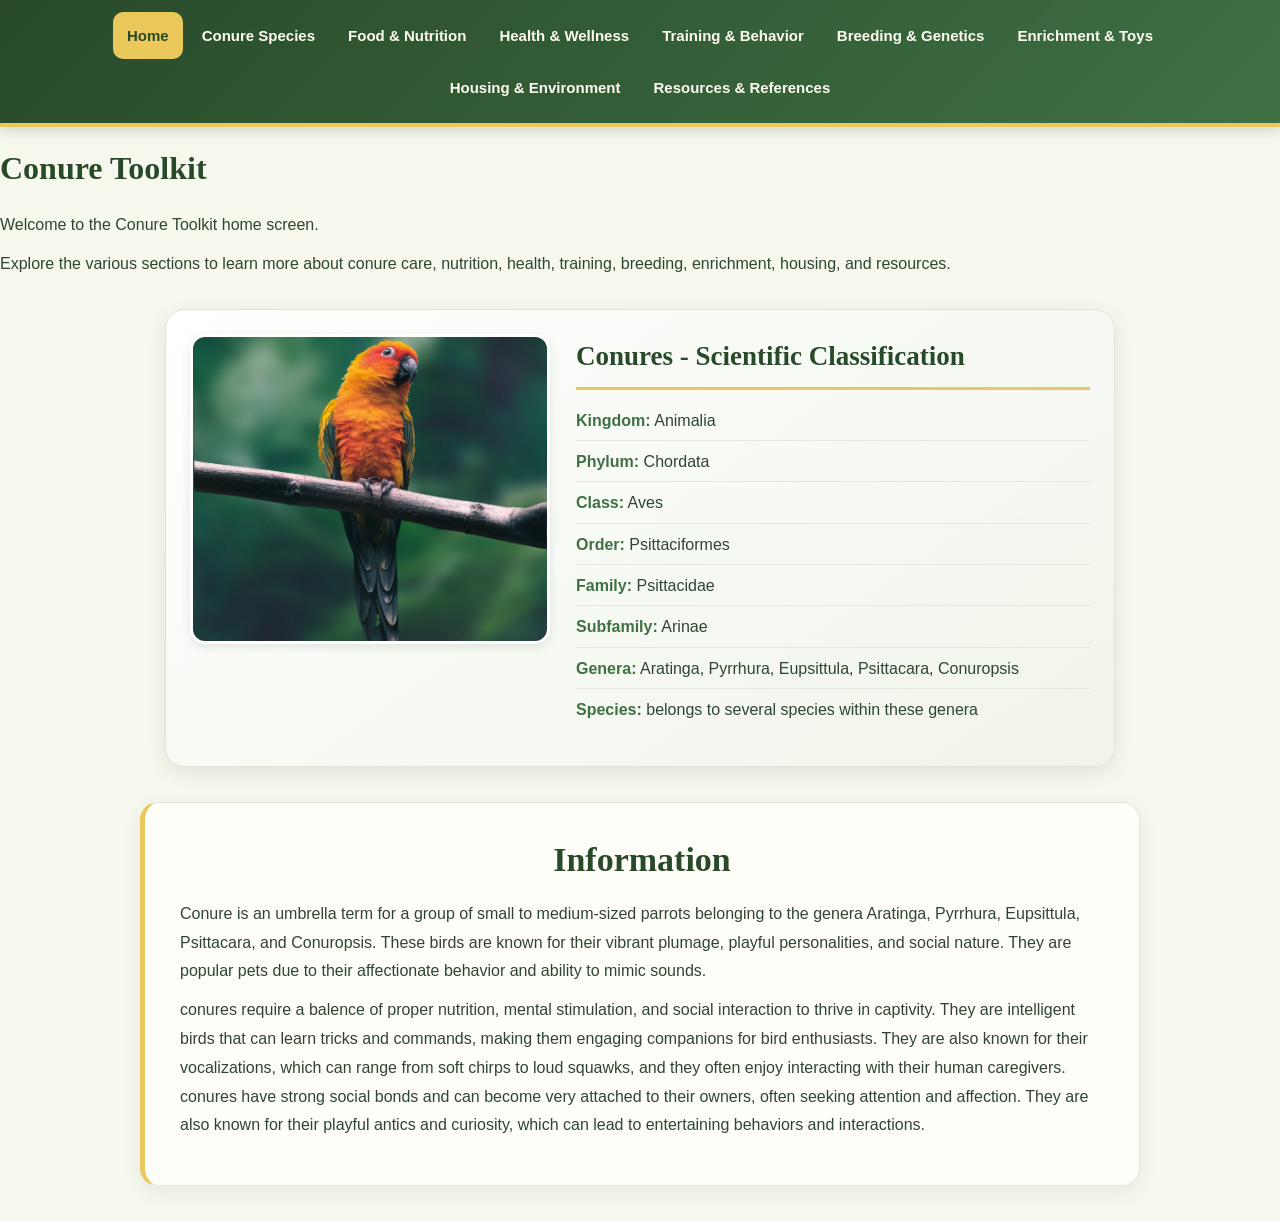
==== index.html @ 193929cd "Rename conure_homescreen.html to index.html" ====
<!DOCTYPE html>
<html lang="en">
<head>
    <meta charset="UTF-8">
    <meta name="viewport" content="width=device-width, initial-scale=1.0">
    <title>Conure Toolkit</title>
    <link rel="stylesheet" href="textstyle_conurehomepg.css">
</head>
<body>

    <!-- Loading screen -->
    <div class="loading-screen">
        <img src="louding.gif" alt="Loading..." class="loading-gif">
        <p>Loading...</p>
    </div>

    <!-- Navigation menu -->
    <nav class="site-nav" aria-label="Main navigation">
        <ul>
            <li><a href="conure_home.html" class="active">Home</a></li>
            <li><a href="conure_species.html">Conure Species</a></li>
            <li><a href="conure_nutrition.html">Food &amp; Nutrition</a></li>
            <li><a href="conure_health.html">Health &amp; Wellness</a></li>
            <li><a href="conure_training.html">Training &amp; Behavior</a></li>
            <li><a href="conure_genetics.html">Breeding &amp; Genetics</a></li>
            <li><a href="conure_enrichment.html">Enrichment &amp; Toys</a></li>
            <li><a href="conure_housing.html">Housing &amp; Environment</a></li>
            <li><a href="conure_resources.html">Resources &amp; References</a></li>
        </ul>
    </nav>

    <!-- Main content -->
    <main class="main-content">
        <h1>Conure Toolkit</h1>

        <p>Welcome to the Conure Toolkit home screen.</p>

        <p>
            Explore the various sections to learn more about conure care,
            nutrition, health, training, breeding, enrichment, housing,
            and resources.
        </p>

<!-- From Uiverse.io by alexruix --> 

<div class="card">

    <!-- Image on the left -->
    <div
        class="card-img"
        role="img"
        aria-label="Sun Conure parrot"
        style="background-image: url('sun_conure_home.jpg');"
    ></div>

    <!-- Words on the right -->
    <div class="card-info">
        <p class="text-title">Conures - Scientific Classification</p>

        <div class="text-body">
            <p><strong>Kingdom:</strong> Animalia</p>
            <p><strong>Phylum:</strong> Chordata</p>
            <p><strong>Class:</strong> Aves</p>
            <p><strong>Order:</strong> Psittaciformes</p>
            <p><strong>Family:</strong> Psittacidae</p>
            <p><strong>Subfamily:</strong> Arinae</p>
            <p><strong>Genera:</strong> Aratinga, Pyrrhura, Eupsittula, Psittacara, Conuropsis</p>
            <p><strong>Species:</strong> belongs to several species within these genera</p>
        </div>
    </div>

</div>
        <section class="information-homepage-conure">
            <h2>Information</h2>

            <p>
                Conure is an umbrella term for a group of small to medium-sized parrots belonging to the genera Aratinga, Pyrrhura, Eupsittula, Psittacara, and Conuropsis. These birds are known for their vibrant plumage, playful personalities, and social nature. They are popular pets due to their affectionate behavior and ability to mimic sounds.
            </p>

            <p>
                conures require a balence of proper nutrition, mental stimulation, and social interaction to thrive in captivity. They are intelligent birds that can learn tricks and commands, making them engaging companions for bird enthusiasts.
                They are also known for their vocalizations, which can range from soft chirps to loud squawks, and they often enjoy interacting with their human caregivers.
                conures have strong social bonds and can become very attached to their owners, often seeking attention and affection. They are also known for their playful antics and curiosity, which can lead to entertaining behaviors and interactions.
            </p>
        </section>
</body>
</html>










    </body>
</html>
---- textstyle_conurehomepg.css ----
/* -------------------------------------------------------
   GENERAL PAGE STYLES
------------------------------------------------------- */

* {
    box-sizing: border-box;
}

html {
    scroll-behavior: smooth;
}

body {
    margin: 0;
    padding: 0;
    font-family: "Trebuchet MS", Arial, sans-serif;
    background-color: #f6f7ed;
    color: #2e4631;
    line-height: 1.8;
}

h1, h2, h3 {
    font-family: Garamond, Georgia, serif;
    color: #284a29;
    line-height: 1.3;
}

h2 {
    margin: 10px 0 18px;
    font-size: clamp(26px, 4vw, 34px);
    font-weight: bold;
}

p {
    margin: 10px 0;
}

/* -------------------------------------------------------
   NAVIGATION MENU
------------------------------------------------------- */

.site-nav {
    background: linear-gradient(135deg, #284a29, #3f7044);
    border-bottom: 4px solid #eac85b;
    box-shadow: 0 4px 12px rgba(28, 61, 34, 0.16);
}

.site-nav ul {
    display: flex;
    flex-wrap: wrap;
    justify-content: center;
    align-items: center;
    gap: 5px;
    list-style: none;
    margin: 0;
    padding: 12px;
}

.site-nav li {
    margin: 0;
    padding: 0;
}

.site-nav ul li a {
    display: block;
    color: #fffdf0;
    text-align: center;
    padding: 10px 14px;
    margin: 0;
    border-radius: 10px;
    text-decoration: none;
    font-size: 15px;
    font-weight: bold;
    transition: background-color 0.25s ease,
                color 0.25s ease,
                transform 0.25s ease;
}

.site-nav ul li a:hover,
.site-nav ul li a:focus-visible {
    background-color: #eac85b;
    color: #284a29;
    transform: translateY(-2px);
}

.site-nav ul li a.active {
    background-color: #eac85b;
    color: #284a29;
}

/* -------------------------------------------------------
   INFORMATION SECTION
------------------------------------------------------- */

.information-homepage-conure {
    width: min(1000px, 92%);
    margin: 35px auto;
    padding: clamp(20px, 4vw, 35px);
    background: #fffef8;
    border: 1px solid #e1e8d9;
    border-left: 5px solid #eac85b;
    border-radius: 18px;
    box-shadow: 0 6px 20px rgba(40, 74, 41, 0.07);
}

.information-homepage-conure h2 {
    text-align: center;
    margin-top: 0;
}

.information-homepage-conure h3 {
    margin-top: 25px;
    margin-bottom: 8px;
    font-size: 21px;
}

.information-homepage-conure p {
    font-size: 16px;
}

/* -------------------------------------------------------
   LOADING SCREEN
------------------------------------------------------- */

.loading-screen {
    position: fixed;
    inset: 0;
    min-height: 100vh;
    min-height: 100dvh;
    background: radial-gradient(circle, #3f7044, #284a29);
    display: flex;
    flex-direction: column;
    align-items: center;
    justify-content: center;
    gap: 18px;
    z-index: 9999;
    color: #f1d976;
    font-size: 20px;
    font-weight: bold;
    letter-spacing: 2px;
    font-family: Garamond, Georgia, serif;
    animation: fadeOut 1s ease 2.5s forwards;
}

.loading-screen p {
    margin: 0;
}

.loading-gif {
    display: block;
    width: min(350px, 80vw);
    max-height: 55vh;
    height: auto;
    object-fit: contain;
    filter: drop-shadow(0 8px 15px rgba(0, 0, 0, 0.2));
}

@keyframes fadeOut {
    to {
        opacity: 0;
        visibility: hidden;
        pointer-events: none;
    }
}

/* -------------------------------------------------------
   SCIENTIFIC CLASSIFICATION CARD
------------------------------------------------------- */

.card {
    display: flex;
    flex-direction: row;
    align-items: flex-start;
    gap: 26px;

    width: 92%;
    max-width: 950px;
    margin: 30px auto;
    padding: 24px;

    background: linear-gradient(145deg, #ffffff, #f0f4e9);
    border: 1px solid #dce6d7;
    border-radius: 20px;

    box-shadow: 0 6px 18px rgba(40, 74, 41, 0.10);

    transition: transform 0.3s ease,
                box-shadow 0.3s ease;
}

.card:hover {
    transform: translateY(-4px);
    box-shadow: 0 12px 26px rgba(40, 74, 41, 0.15);
}

/* Image on the left */

.card-img {
    flex: 0 0 40%;
    width: 40%;
    height: 310px;

    background-size: cover;
    background-position: center;
    background-repeat: no-repeat;
    background-color: #e8eddf;

    border: 3px solid #ffffff;
    border-radius: 15px;

    box-shadow: 0 3px 10px rgba(40, 74, 41, 0.12);

    transition: transform 0.3s ease;
}

.card:hover .card-img {
    transform: scale(1.01);
}

/* Text on the right */

.card-info {
    flex: 1;
    min-width: 0;
    padding: 4px 0;
    color: #2e4631;
}

.text-title {
    margin: 0 0 18px;
    padding-bottom: 12px;

    font-family: Garamond, Georgia, serif;
    font-size: clamp(21px, 3vw, 27px);
    font-weight: bold;
    line-height: 1.35;
    color: #284a29;

    border-bottom: 3px solid #eac85b;
}

.text-body {
    font-size: 16px;
    line-height: 1.65;
    overflow-wrap: anywhere;
}

.text-body p {
    margin: 8px 0;
    padding-bottom: 6px;
    border-bottom: 1px solid #e2e9dc;
}

.text-body p:last-child {
    border-bottom: none;
}

.text-body strong {
    color: #3f7044;
}

/* -------------------------------------------------------
   MOBILE FRIENDLY
------------------------------------------------------- */

@media (max-width: 650px) {
    .site-nav ul {
        gap: 4px;
        padding: 10px 8px;
    }

    .site-nav ul li a {
        padding: 8px 10px;
        font-size: 14px;
    }

    .information-homepage-conure {
        margin: 22px auto;
        padding: 20px;
    }

    .card {
        flex-direction: column;
        gap: 18px;
        padding: 16px;
        margin: 22px auto;
    }

    .card-img {
        flex: none;
        width: 100%;
        height: 250px;
    }

    .card-info {
        width: 100%;
    }

    .text-title {
        font-size: 23px;
    }
}

/* -------------------------------------------------------
   ACCESSIBILITY
------------------------------------------------------- */

@media (prefers-reduced-motion: reduce) {
    html {
        scroll-behavior: auto;
    }

    *,
    *::before,
    *::after {
        animation-duration: 0.01ms !important;
        transition-duration: 0.01ms !important;
    }
}
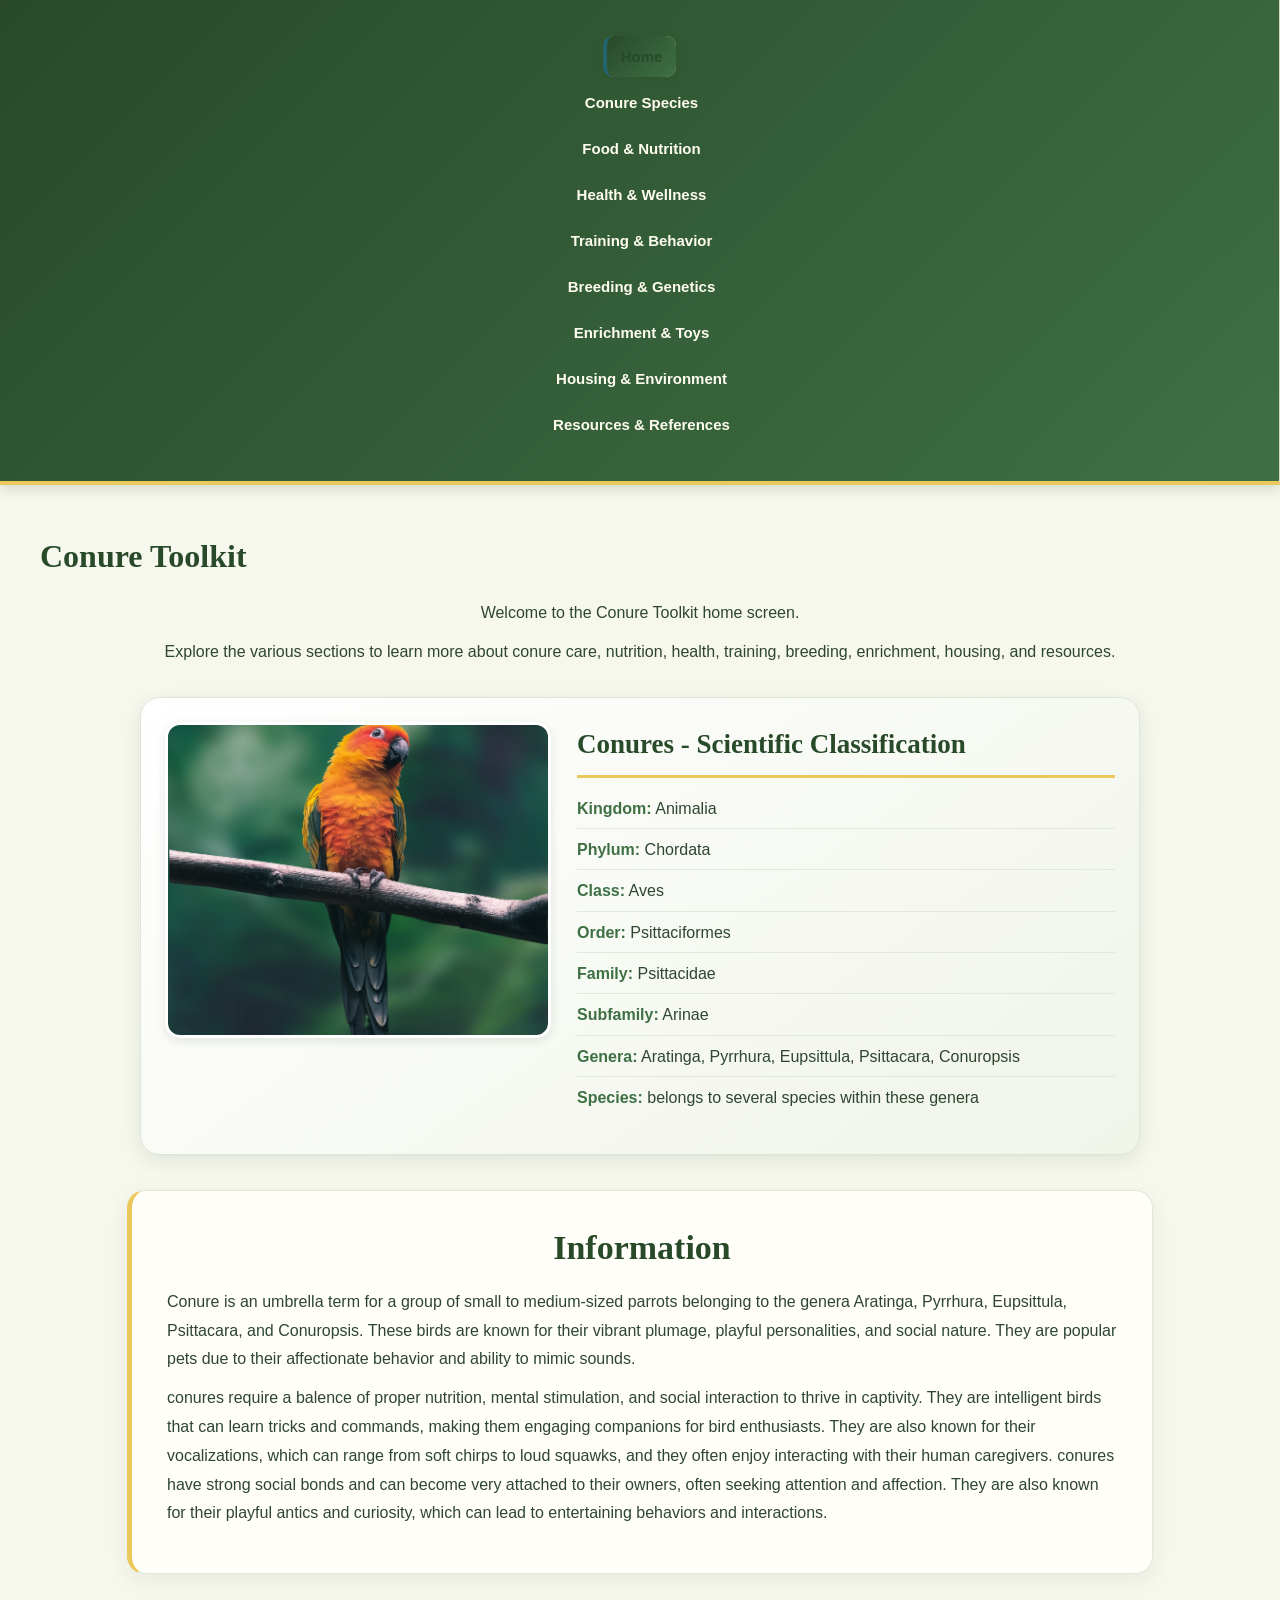
==== commit 58a15d57: "add all remaining subpadges from navigation menu" ====
--- a/index.html
+++ b/index.html
@@ -20,16 +20,15 @@
         <ul>
             <li><a href="conure_home.html" class="active">Home</a></li>
             <li><a href="conure_species.html">Conure Species</a></li>
-            <li><a href="conure_nutrition.html">Food &amp; Nutrition</a></li>
-            <li><a href="conure_health.html">Health &amp; Wellness</a></li>
-            <li><a href="conure_training.html">Training &amp; Behavior</a></li>
-            <li><a href="conure_genetics.html">Breeding &amp; Genetics</a></li>
-            <li><a href="conure_enrichment.html">Enrichment &amp; Toys</a></li>
-            <li><a href="conure_housing.html">Housing &amp; Environment</a></li>
-            <li><a href="conure_resources.html">Resources &amp; References</a></li>
-        </ul>
-    </nav>
-
+                   <li><a href="nutrition.html">Food &amp; Nutrition</a></li>
+                   <li><a href="health.html">Health &amp; Wellness</a></li>
+                   <li><a href="training.html">Training &amp; Behavior</a></li>
+                   <li><a href="genetics.html">Breeding &amp; Genetics</a></li>
+                   <li><a href="enrichment.html">Enrichment &amp; Toys</a></li>
+                   <li><a href="housing.html">Housing &amp; Environment</a></li>
+                   <li><a href="resources.html">Resources &amp; References</a></li>
+            </ul>
+        </nav>
     <!-- Main content -->
     <main class="main-content">
         <h1>Conure Toolkit</h1>
--- a/textstyle_conurehomepg.css
+++ b/textstyle_conurehomepg.css
@@ -1,320 +1,740 @@
-
-/* -------------------------------------------------------
-   GENERAL PAGE STYLES
-------------------------------------------------------- */
-
-* {
-    box-sizing: border-box;
-}
-
-html {
-    scroll-behavior: smooth;
-}
-
-body {
-    margin: 0;
-    padding: 0;
-    font-family: "Trebuchet MS", Arial, sans-serif;
-    background-color: #f6f7ed;
-    color: #2e4631;
-    line-height: 1.8;
-}
-
-h1, h2, h3 {
-    font-family: Garamond, Georgia, serif;
-    color: #284a29;
-    line-height: 1.3;
-}
-
-h2 {
-    margin: 10px 0 18px;
-    font-size: clamp(26px, 4vw, 34px);
-    font-weight: bold;
-}
-
-p {
-    margin: 10px 0;
-}
-
-/* -------------------------------------------------------
-   NAVIGATION MENU
-------------------------------------------------------- */
-
-.site-nav {
-    background: linear-gradient(135deg, #284a29, #3f7044);
-    border-bottom: 4px solid #eac85b;
-    box-shadow: 0 4px 12px rgba(28, 61, 34, 0.16);
-}
-
-.site-nav ul {
-    display: flex;
-    flex-wrap: wrap;
-    justify-content: center;
-    align-items: center;
-    gap: 5px;
-    list-style: none;
-    margin: 0;
-    padding: 12px;
-}
-
-.site-nav li {
-    margin: 0;
-    padding: 0;
-}
-
-.site-nav ul li a {
-    display: block;
-    color: #fffdf0;
-    text-align: center;
-    padding: 10px 14px;
-    margin: 0;
-    border-radius: 10px;
-    text-decoration: none;
-    font-size: 15px;
-    font-weight: bold;
-    transition: background-color 0.25s ease,
-                color 0.25s ease,
-                transform 0.25s ease;
-}
-
-.site-nav ul li a:hover,
-.site-nav ul li a:focus-visible {
-    background-color: #eac85b;
-    color: #284a29;
-    transform: translateY(-2px);
-}
-
-.site-nav ul li a.active {
-    background-color: #eac85b;
-    color: #284a29;
-}
-
-/* -------------------------------------------------------
-   INFORMATION SECTION
-------------------------------------------------------- */
-
-.information-homepage-conure {
-    width: min(1000px, 92%);
-    margin: 35px auto;
-    padding: clamp(20px, 4vw, 35px);
-    background: #fffef8;
-    border: 1px solid #e1e8d9;
-    border-left: 5px solid #eac85b;
-    border-radius: 18px;
-    box-shadow: 0 6px 20px rgba(40, 74, 41, 0.07);
-}
-
-.information-homepage-conure h2 {
-    text-align: center;
-    margin-top: 0;
-}
-
-.information-homepage-conure h3 {
-    margin-top: 25px;
-    margin-bottom: 8px;
-    font-size: 21px;
-}
-
-.information-homepage-conure p {
-    font-size: 16px;
-}
-
-/* -------------------------------------------------------
-   LOADING SCREEN
-------------------------------------------------------- */
-
-.loading-screen {
-    position: fixed;
-    inset: 0;
-    min-height: 100vh;
-    min-height: 100dvh;
-    background: radial-gradient(circle, #3f7044, #284a29);
-    display: flex;
-    flex-direction: column;
-    align-items: center;
-    justify-content: center;
-    gap: 18px;
-    z-index: 9999;
-    color: #f1d976;
-    font-size: 20px;
-    font-weight: bold;
-    letter-spacing: 2px;
-    font-family: Garamond, Georgia, serif;
-    animation: fadeOut 1s ease 2.5s forwards;
-}
-
-.loading-screen p {
-    margin: 0;
-}
-
-.loading-gif {
-    display: block;
-    width: min(350px, 80vw);
-    max-height: 55vh;
-    height: auto;
-    object-fit: contain;
-    filter: drop-shadow(0 8px 15px rgba(0, 0, 0, 0.2));
-}
-
-@keyframes fadeOut {
-    to {
-        opacity: 0;
-        visibility: hidden;
-        pointer-events: none;
-    }
-}
-
-/* -------------------------------------------------------
-   SCIENTIFIC CLASSIFICATION CARD
-------------------------------------------------------- */
-
-.card {
-    display: flex;
-    flex-direction: row;
-    align-items: flex-start;
-    gap: 26px;
-
-    width: 92%;
-    max-width: 950px;
-    margin: 30px auto;
-    padding: 24px;
-
-    background: linear-gradient(145deg, #ffffff, #f0f4e9);
-    border: 1px solid #dce6d7;
-    border-radius: 20px;
-
-    box-shadow: 0 6px 18px rgba(40, 74, 41, 0.10);
-
-    transition: transform 0.3s ease,
-                box-shadow 0.3s ease;
-}
-
-.card:hover {
-    transform: translateY(-4px);
-    box-shadow: 0 12px 26px rgba(40, 74, 41, 0.15);
-}
-
-/* Image on the left */
-
-.card-img {
-    flex: 0 0 40%;
-    width: 40%;
-    height: 310px;
-
-    background-size: cover;
-    background-position: center;
-    background-repeat: no-repeat;
-    background-color: #e8eddf;
-
-    border: 3px solid #ffffff;
-    border-radius: 15px;
-
-    box-shadow: 0 3px 10px rgba(40, 74, 41, 0.12);
-
-    transition: transform 0.3s ease;
-}
-
-.card:hover .card-img {
-    transform: scale(1.01);
-}
-
-/* Text on the right */
-
-.card-info {
-    flex: 1;
-    min-width: 0;
-    padding: 4px 0;
-    color: #2e4631;
-}
-
-.text-title {
-    margin: 0 0 18px;
-    padding-bottom: 12px;
-
-    font-family: Garamond, Georgia, serif;
-    font-size: clamp(21px, 3vw, 27px);
-    font-weight: bold;
-    line-height: 1.35;
-    color: #284a29;
-
-    border-bottom: 3px solid #eac85b;
-}
-
-.text-body {
-    font-size: 16px;
-    line-height: 1.65;
-    overflow-wrap: anywhere;
-}
-
-.text-body p {
-    margin: 8px 0;
-    padding-bottom: 6px;
-    border-bottom: 1px solid #e2e9dc;
-}
-
-.text-body p:last-child {
-    border-bottom: none;
-}
-
-.text-body strong {
-    color: #3f7044;
-}
-
-/* -------------------------------------------------------
-   MOBILE FRIENDLY
-------------------------------------------------------- */
-
-@media (max-width: 650px) {
-    .site-nav ul {
-        gap: 4px;
-        padding: 10px 8px;
-    }
-
-    .site-nav ul li a {
-        padding: 8px 10px;
-        font-size: 14px;
-    }
-
-    .information-homepage-conure {
-        margin: 22px auto;
-        padding: 20px;
-    }
-
-    .card {
-        flex-direction: column;
-        gap: 18px;
-        padding: 16px;
-        margin: 22px auto;
-    }
-
-    .card-img {
-        flex: none;
-        width: 100%;
-        height: 250px;
-    }
-
-    .card-info {
-        width: 100%;
-    }
-
-    .text-title {
-        font-size: 23px;
-    }
-}
-
-/* -------------------------------------------------------
-   ACCESSIBILITY
-------------------------------------------------------- */
-
-@media (prefers-reduced-motion: reduce) {
-    html {
-        scroll-behavior: auto;
-    }
-
-    *,
-    *::before,
-    *::after {
-        animation-duration: 0.01ms !important;
-        transition-duration: 0.01ms !important;
-    }
-}
+<<<<<<< HEAD
+/* -------------------------------------------------------
+   GENERAL PAGE STYLES
+------------------------------------------------------- */
+
+* {
+    box-sizing: border-box;
+}
+
+html {
+    scroll-behavior: smooth;
+}
+
+body {
+    margin: 0;
+    padding: 0;
+    font-family: "Trebuchet MS", Arial, sans-serif;
+    background-color: #f6f7ed;
+    color: #2e4631;
+    line-height: 1.8;
+}
+
+h1, h2, h3 {
+    font-family: Garamond, Georgia, serif;
+    color: #284a29;
+    line-height: 1.3;
+}
+
+h2 {
+    margin: 10px 0 18px;
+    font-size: clamp(26px, 4vw, 34px);
+    font-weight: bold;
+}
+
+p {
+    margin: 10px 0;
+}
+
+/* -------------------------------------------------------
+   HEADER
+------------------------------------------------------- */
+
+.site-header {
+    background: linear-gradient(135deg, #284a29, #3f7044);
+    padding: 34px 20px;
+    text-align: center;
+}
+
+.site-header h1 {
+    margin: 0;
+    font-size: clamp(32px, 6vw, 46px);
+    color: #dac340; /*title colour*/
+    letter-spacing: 1px;
+}
+
+.site-header p {
+    margin: 6px 0 0;
+    color: #fffdf0;
+    font-size: 16px;
+}
+
+/* -------------------------------------------------------
+   PAGE LAYOUT = sidebar + content
+------------------------------------------------------- */
+
+.page-layout {
+    display: grid;
+    grid-template-columns: 290px 1fr;
+    align-items: stretch;
+    min-height: 60vh;
+}
+
+/* -------------------------------------------------------
+   NAVIGATION MENU (sidebar)
+------------------------------------------------------- */
+
+.site-nav {
+    background: #e6edd9;
+    border-right: 1px solid #d3dcc3;
+    padding: 24px 16px;
+}
+
+.site-nav ul {
+    list-style: none;
+    margin: 0;
+    padding: 0;
+    display: flex;
+    flex-direction: column;
+    gap: 6px;
+    position: sticky;
+    top: 20px;
+}
+
+.site-nav li {
+    margin: 0;
+    padding: 0;
+}
+
+.site-nav ul li a {
+    display: block;
+    padding: 12px 16px;
+    color: #284a29;
+    font-size: 15px;
+    font-weight: bold;
+    line-height: 1.4;
+    text-decoration: none;
+    background: transparent;
+    border-left: 4px solid transparent;
+    border-radius: 0 12px 12px 0;
+    transition: background-color 0.25s ease,
+                border-color 0.25s ease,
+                padding-left 0.25s ease,
+                box-shadow 0.25s ease;
+}
+
+.site-nav ul li a:hover,
+.site-nav ul li a:focus-visible {
+    background: #fffef8;
+    border-left-color: #3f7044;
+    padding-left: 22px;
+    box-shadow: 0 3px 10px rgba(40, 74, 41, 0.10);
+}
+
+.site-nav ul li a:focus-visible {
+    outline: 2px solid #284a29;
+    outline-offset: 2px;
+}
+
+.site-nav ul li a.active {
+    background: linear-gradient(135deg, #284a29, #3f7044);
+    border-left-color: #22646e;
+    color: #fffdf0;
+    box-shadow: 0 4px 12px rgba(40, 74, 41, 0.22);
+}
+
+/* -------------------------------------------------------
+   MAIN CONTENT (right column)
+------------------------------------------------------- */
+
+.main-content {
+    padding: 30px clamp(16px, 4vw, 40px) 40px;
+    min-width: 0;
+}
+
+.main-content > h2,
+.main-content > p {
+    text-align: center;
+}
+
+.intro {
+    max-width: 700px;
+    margin-left: auto;
+    margin-right: auto;
+}
+
+/* -------------------------------------------------------
+   INFORMATION SECTION
+------------------------------------------------------- */
+
+.information-homepage-conure {
+    width: 100%;
+    max-width: 950px;
+    margin: 30px auto;
+    padding: clamp(20px, 4vw, 35px);
+    background: #fffef8;
+    border: 1px solid #e1e8d9;
+    border-left: 5px solid #0d6950;
+    border-radius: 18px;
+    box-shadow: 0 6px 20px rgba(40, 74, 41, 0.07);
+}
+
+.information-homepage-conure h2 {
+    text-align: center;
+    margin-top: 0;
+}
+
+.information-homepage-conure p {
+    font-size: 16px;
+}
+
+/* -------------------------------------------------------
+   LOADING SCREEN
+------------------------------------------------------- */
+
+.loading-screen {
+    position: fixed;
+    inset: 0;
+    min-height: 100vh;
+    min-height: 100dvh;
+    background: radial-gradient(circle, #3f7044, #284a29);
+    display: flex;
+    flex-direction: column;
+    align-items: center;
+    justify-content: center;
+    gap: 18px;
+    z-index: 9999;
+    color: #f1d976;
+    font-size: 20px;
+    font-weight: bold;
+    letter-spacing: 2px;
+    font-family: Garamond, Georgia, serif;
+    animation: fadeOut 1s ease 2.5s forwards;
+}
+
+.loading-screen p {
+    margin: 0;
+}
+
+.loading-gif {
+    display: block;
+    width: min(350px, 80vw);
+    max-height: 55vh;
+    height: auto;
+    object-fit: contain;
+    filter: drop-shadow(0 8px 15px rgba(0, 0, 0, 0.2));
+}
+
+@keyframes fadeOut {
+    to {
+        opacity: 0;
+        visibility: hidden;
+        pointer-events: none;
+    }
+}
+
+/* -------------------------------------------------------
+   SCIENTIFIC CLASSIFICATION CARD
+------------------------------------------------------- */
+
+.card {
+    display: flex;
+    flex-direction: row;
+    align-items: flex-start;
+    gap: 26px;
+
+    width: 100%;
+    max-width: 950px;
+    margin: 30px auto;
+    padding: 24px;
+
+    background: linear-gradient(145deg, #ffffff, #f0f4e9);
+    border: 1px solid #dce6d7;
+    border-radius: 20px;
+
+    box-shadow: 0 6px 18px rgba(40, 74, 41, 0.10);
+
+    transition: transform 0.3s ease,
+                box-shadow 0.3s ease;
+}
+
+.card:hover {
+    transform: translateY(-4px);
+    box-shadow: 0 12px 26px rgba(40, 74, 41, 0.15);
+}
+
+.card-img {
+    flex: 0 0 40%;
+    width: 40%;
+    height: 310px;
+
+    background-size: cover;
+    background-position: center;
+    background-repeat: no-repeat;
+    background-color: #e8eddf;
+
+    border: 3px solid #ffffff;
+    border-radius: 15px;
+
+    box-shadow: 0 3px 10px rgba(40, 74, 41, 0.12);
+
+    transition: transform 0.3s ease;
+}
+
+.card:hover .card-img {
+    transform: scale(1.01);
+}
+
+.card-info {
+    flex: 1;
+    min-width: 0;
+    padding: 4px 0;
+    color: #2e4631;
+}
+
+.text-title {
+    margin: 0 0 18px;
+    padding-bottom: 12px;
+
+    font-family: Garamond, Georgia, serif;
+    font-size: clamp(21px, 3vw, 27px);
+    font-weight: bold;
+    line-height: 1.35;
+    color: #284a29;
+
+    border-bottom: 3px solid #5b9eea;
+}
+
+.text-body {
+    font-size: 16px;
+    line-height: 1.65;
+    overflow-wrap: anywhere;
+}
+
+.text-body p {
+    margin: 8px 0;
+    padding-bottom: 6px;
+    border-bottom: 1px solid #e2e9dc;
+}
+
+.text-body p:last-child {
+    border-bottom: none;
+}
+
+.text-body strong {
+    color: #3f7044;
+}
+
+/* -------------------------------------------------------
+   FOOTER
+------------------------------------------------------- */
+
+.site-footer {
+    background: #284a29;
+    border-top: 4px solid #ff2f2f;
+    color: #fffdf0;
+    text-align: center;
+    padding: 18px 20px;
+    font-size: 14px;
+}
+
+.site-footer p {
+    margin: 0;
+}
+
+/* -------------------------------------------------------
+   MOBILE FRIENDLY
+   (sidebar and content stack, like the example layout)
+------------------------------------------------------- */
+
+@media (max-width: 800px) {
+    .page-layout {
+        grid-template-columns: 1fr;
+    }
+
+    .site-nav {
+        border-right: none;
+        border-bottom: 1px solid #d3dcc3;
+        padding: 14px 10px;
+    }
+
+    .site-nav ul {
+        flex-direction: row;
+        flex-wrap: wrap;
+        justify-content: center;
+        gap: 6px;
+        position: static;
+    }
+
+    .site-nav ul li a {
+        padding: 8px 12px;
+        font-size: 14px;
+        border-left: none;
+        border-bottom: 3px solid transparent;
+        border-radius: 10px;
+        background: #fffef8;
+    }
+
+    .site-nav ul li a:hover,
+    .site-nav ul li a:focus-visible {
+        padding-left: 12px;
+        border-bottom-color: #3f7044;
+    }
+
+    .site-nav ul li a.active {
+        border-bottom-color: #da1d03;
+    }
+
+    .information-homepage-conure {
+        padding: 20px;
+    }
+
+    .card {
+        flex-direction: column;
+        gap: 18px;
+        padding: 16px;
+    }
+
+    .card-img {
+        flex: none;
+        width: 100%;
+        height: 250px;
+    }
+
+    .card-info {
+        width: 100%;
+    }
+
+    .text-title {
+        font-size: 23px;
+    }
+}
+
+/* -------------------------------------------------------
+   ACCESSIBILITY
+------------------------------------------------------- */
+
+@media (prefers-reduced-motion: reduce) {
+    html {
+        scroll-behavior: auto;
+    }
+
+    *,
+    *::before,
+    *::after {
+        animation-duration: 0.01ms !important;
+        transition-duration: 0.01ms !important;
+    }
+}
+=======
+
+/* -------------------------------------------------------
+   GENERAL PAGE STYLES
+------------------------------------------------------- */
+
+* {
+    box-sizing: border-box;
+}
+
+html {
+    scroll-behavior: smooth;
+}
+
+body {
+    margin: 0;
+    padding: 0;
+    font-family: "Trebuchet MS", Arial, sans-serif;
+    background-color: #f6f7ed;
+    color: #2e4631;
+    line-height: 1.8;
+}
+
+h1, h2, h3 {
+    font-family: Garamond, Georgia, serif;
+    color: #284a29;
+    line-height: 1.3;
+}
+
+h2 {
+    margin: 10px 0 18px;
+    font-size: clamp(26px, 4vw, 34px);
+    font-weight: bold;
+}
+
+p {
+    margin: 10px 0;
+}
+
+/* -------------------------------------------------------
+   NAVIGATION MENU
+------------------------------------------------------- */
+
+.site-nav {
+    background: linear-gradient(135deg, #284a29, #3f7044);
+    border-bottom: 4px solid #eac85b;
+    box-shadow: 0 4px 12px rgba(28, 61, 34, 0.16);
+}
+
+.site-nav ul {
+    display: flex;
+    flex-wrap: wrap;
+    justify-content: center;
+    align-items: center;
+    gap: 5px;
+    list-style: none;
+    margin: 0;
+    padding: 12px;
+}
+
+.site-nav li {
+    margin: 0;
+    padding: 0;
+}
+
+.site-nav ul li a {
+    display: block;
+    color: #fffdf0;
+    text-align: center;
+    padding: 10px 14px;
+    margin: 0;
+    border-radius: 10px;
+    text-decoration: none;
+    font-size: 15px;
+    font-weight: bold;
+    transition: background-color 0.25s ease,
+                color 0.25s ease,
+                transform 0.25s ease;
+}
+
+.site-nav ul li a:hover,
+.site-nav ul li a:focus-visible {
+    background-color: #eac85b;
+    color: #284a29;
+    transform: translateY(-2px);
+}
+
+.site-nav ul li a.active {
+    background-color: #eac85b;
+    color: #284a29;
+}
+
+/* -------------------------------------------------------
+   INFORMATION SECTION
+------------------------------------------------------- */
+
+.information-homepage-conure {
+    width: min(1000px, 92%);
+    margin: 35px auto;
+    padding: clamp(20px, 4vw, 35px);
+    background: #fffef8;
+    border: 1px solid #e1e8d9;
+    border-left: 5px solid #eac85b;
+    border-radius: 18px;
+    box-shadow: 0 6px 20px rgba(40, 74, 41, 0.07);
+}
+
+.information-homepage-conure h2 {
+    text-align: center;
+    margin-top: 0;
+}
+
+.information-homepage-conure h3 {
+    margin-top: 25px;
+    margin-bottom: 8px;
+    font-size: 21px;
+}
+
+.information-homepage-conure p {
+    font-size: 16px;
+}
+
+/* -------------------------------------------------------
+   LOADING SCREEN
+------------------------------------------------------- */
+
+.loading-screen {
+    position: fixed;
+    inset: 0;
+    min-height: 100vh;
+    min-height: 100dvh;
+    background: radial-gradient(circle, #3f7044, #284a29);
+    display: flex;
+    flex-direction: column;
+    align-items: center;
+    justify-content: center;
+    gap: 18px;
+    z-index: 9999;
+    color: #f1d976;
+    font-size: 20px;
+    font-weight: bold;
+    letter-spacing: 2px;
+    font-family: Garamond, Georgia, serif;
+    animation: fadeOut 1s ease 2.5s forwards;
+}
+
+.loading-screen p {
+    margin: 0;
+}
+
+.loading-gif {
+    display: block;
+    width: min(350px, 80vw);
+    max-height: 55vh;
+    height: auto;
+    object-fit: contain;
+    filter: drop-shadow(0 8px 15px rgba(0, 0, 0, 0.2));
+}
+
+@keyframes fadeOut {
+    to {
+        opacity: 0;
+        visibility: hidden;
+        pointer-events: none;
+    }
+}
+
+/* -------------------------------------------------------
+   SCIENTIFIC CLASSIFICATION CARD
+------------------------------------------------------- */
+
+.card {
+    display: flex;
+    flex-direction: row;
+    align-items: flex-start;
+    gap: 26px;
+
+    width: 92%;
+    max-width: 950px;
+    margin: 30px auto;
+    padding: 24px;
+
+    background: linear-gradient(145deg, #ffffff, #f0f4e9);
+    border: 1px solid #dce6d7;
+    border-radius: 20px;
+
+    box-shadow: 0 6px 18px rgba(40, 74, 41, 0.10);
+
+    transition: transform 0.3s ease,
+                box-shadow 0.3s ease;
+}
+
+.card:hover {
+    transform: translateY(-4px);
+    box-shadow: 0 12px 26px rgba(40, 74, 41, 0.15);
+}
+
+/* Image on the left */
+
+.card-img {
+    flex: 0 0 40%;
+    width: 40%;
+    height: 310px;
+
+    background-size: cover;
+    background-position: center;
+    background-repeat: no-repeat;
+    background-color: #e8eddf;
+
+    border: 3px solid #ffffff;
+    border-radius: 15px;
+
+    box-shadow: 0 3px 10px rgba(40, 74, 41, 0.12);
+
+    transition: transform 0.3s ease;
+}
+
+.card:hover .card-img {
+    transform: scale(1.01);
+}
+
+/* Text on the right */
+
+.card-info {
+    flex: 1;
+    min-width: 0;
+    padding: 4px 0;
+    color: #2e4631;
+}
+
+.text-title {
+    margin: 0 0 18px;
+    padding-bottom: 12px;
+
+    font-family: Garamond, Georgia, serif;
+    font-size: clamp(21px, 3vw, 27px);
+    font-weight: bold;
+    line-height: 1.35;
+    color: #284a29;
+
+    border-bottom: 3px solid #eac85b;
+}
+
+.text-body {
+    font-size: 16px;
+    line-height: 1.65;
+    overflow-wrap: anywhere;
+}
+
+.text-body p {
+    margin: 8px 0;
+    padding-bottom: 6px;
+    border-bottom: 1px solid #e2e9dc;
+}
+
+.text-body p:last-child {
+    border-bottom: none;
+}
+
+.text-body strong {
+    color: #3f7044;
+}
+
+/* -------------------------------------------------------
+   MOBILE FRIENDLY
+------------------------------------------------------- */
+
+@media (max-width: 650px) {
+    .site-nav ul {
+        gap: 4px;
+        padding: 10px 8px;
+    }
+
+    .site-nav ul li a {
+        padding: 8px 10px;
+        font-size: 14px;
+    }
+
+    .information-homepage-conure {
+        margin: 22px auto;
+        padding: 20px;
+    }
+
+    .card {
+        flex-direction: column;
+        gap: 18px;
+        padding: 16px;
+        margin: 22px auto;
+    }
+
+    .card-img {
+        flex: none;
+        width: 100%;
+        height: 250px;
+    }
+
+    .card-info {
+        width: 100%;
+    }
+
+    .text-title {
+        font-size: 23px;
+    }
+}
+
+/* -------------------------------------------------------
+   ACCESSIBILITY
+------------------------------------------------------- */
+
+@media (prefers-reduced-motion: reduce) {
+    html {
+        scroll-behavior: auto;
+    }
+
+    *,
+    *::before,
+    *::after {
+        animation-duration: 0.01ms !important;
+        transition-duration: 0.01ms !important;
+    }
+}
+>>>>>>> c48e8c1b999dc51e47df9d2dab7f0ec760328117
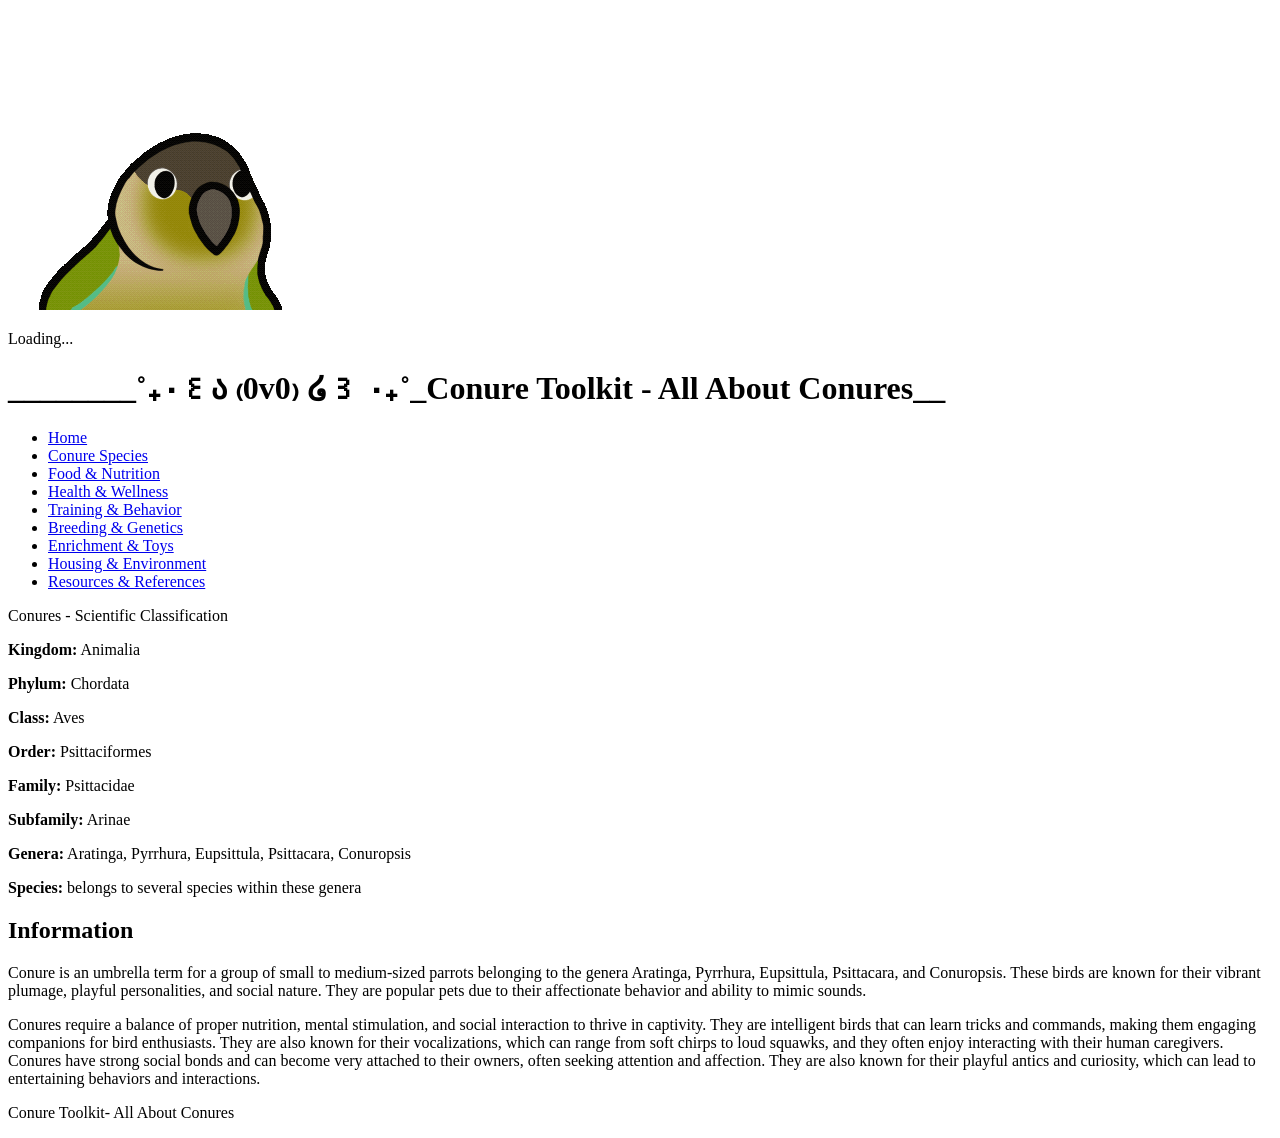
==== commit 0a199ffd: "Add new content and conure images" ====
--- a/index.html
+++ b/index.html
@@ -1,11 +1,10 @@
-
 <!DOCTYPE html>
 <html lang="en">
 <head>
     <meta charset="UTF-8">
     <meta name="viewport" content="width=device-width, initial-scale=1.0">
     <title>Conure Toolkit</title>
-    <link rel="stylesheet" href="textstyle_conurehomepg.css">
+    <link rel="stylesheet" href="textstyle_Conurehomepg.css">
 </head>
 <body>
 
@@ -15,85 +14,81 @@
         <p>Loading...</p>
     </div>
 
-    <!-- Navigation menu -->
-    <nav class="site-nav" aria-label="Main navigation">
-        <ul>
-            <li><a href="conure_home.html" class="active">Home</a></li>
-            <li><a href="conure_species.html">Conure Species</a></li>
-                   <li><a href="nutrition.html">Food &amp; Nutrition</a></li>
-                   <li><a href="health.html">Health &amp; Wellness</a></li>
-                   <li><a href="training.html">Training &amp; Behavior</a></li>
-                   <li><a href="genetics.html">Breeding &amp; Genetics</a></li>
-                   <li><a href="enrichment.html">Enrichment &amp; Toys</a></li>
-                   <li><a href="housing.html">Housing &amp; Environment</a></li>
-                   <li><a href="resources.html">Resources &amp; References</a></li>
+    <!-- Header -->
+    <header class="site-header">
+        <h1>________˚₊‧꒰ა ₍0v0₎ ໒꒱ ‧₊˚_Conure Toolkit - All About Conures__</h1>
+    </header>
+
+    <!-- Sidebar + content -->
+    <div class="page-layout">
+
+        <!-- Navigation menu (left column) -->
+        <nav class="site-nav" aria-label="Main navigation">
+            <ul>
+                <li><a href="index.html" class="active" aria-current="page">Home</a></li>
+                <li><a href="conure_species.html">Conure Species</a></li>
+                <li><a href="nutrition.html">Food &amp; Nutrition</a></li>
+                <li><a href="health.html">Health &amp; Wellness</a></li>
+                <li><a href="training.html">Training &amp; Behavior</a></li>
+                <li><a href="genetics.html">Breeding &amp; Genetics</a></li>
+                <li><a href="enrichment.html">Enrichment &amp; Toys</a></li>
+                <li><a href="housing.html">Housing &amp; Environment</a></li>
+                <li><a href="resources.html">Resources &amp; References</a></li>
             </ul>
         </nav>
-    <!-- Main content -->
-    <main class="main-content">
-        <h1>Conure Toolkit</h1>
 
-        <p>Welcome to the Conure Toolkit home screen.</p>
+        <!-- Main content (right column) -->
+        <main class="main-content">
+           
 
-        <p>
-            Explore the various sections to learn more about conure care,
-            nutrition, health, training, breeding, enrichment, housing,
-            and resources.
-        </p>
+            <!-- Scientific classification card -->
+            <div class="card">
 
-<!-- From Uiverse.io by alexruix --> 
+                <!-- Image -->
+                <div
+                    class="card-img"
+                    role="img"
+                    aria-label="Sun Conure parrot"
+                    style="background-image: url('sun_conure_home.jpg');"
+                ></div>
 
-<div class="card">
+                <!-- Words -->
+                <div class="card-info">
+                    <p class="text-title">Conures - Scientific Classification</p>
 
-    <!-- Image on the left -->
-    <div
-        class="card-img"
-        role="img"
-        aria-label="Sun Conure parrot"
-        style="background-image: url('sun_conure_home.jpg');"
-    ></div>
+                    <div class="text-body">
+                        <p><strong>Kingdom:</strong> Animalia</p>
+                        <p><strong>Phylum:</strong> Chordata</p>
+                        <p><strong>Class:</strong> Aves</p>
+                        <p><strong>Order:</strong> Psittaciformes</p>
+                        <p><strong>Family:</strong> Psittacidae</p>
+                        <p><strong>Subfamily:</strong> Arinae</p>
+                        <p><strong>Genera:</strong> Aratinga, Pyrrhura, Eupsittula, Psittacara, Conuropsis</p>
+                        <p><strong>Species:</strong> belongs to several species within these genera</p>
+                    </div>
+                </div>
+            </div>
 
-    <!-- Words on the right -->
-    <div class="card-info">
-        <p class="text-title">Conures - Scientific Classification</p>
-
-        <div class="text-body">
-            <p><strong>Kingdom:</strong> Animalia</p>
-            <p><strong>Phylum:</strong> Chordata</p>
-            <p><strong>Class:</strong> Aves</p>
-            <p><strong>Order:</strong> Psittaciformes</p>
-            <p><strong>Family:</strong> Psittacidae</p>
-            <p><strong>Subfamily:</strong> Arinae</p>
-            <p><strong>Genera:</strong> Aratinga, Pyrrhura, Eupsittula, Psittacara, Conuropsis</p>
-            <p><strong>Species:</strong> belongs to several species within these genera</p>
-        </div>
+            <!-- Information section -->
+            <section class="information-homepage-conure">
+                <h2>Information</h2>
+                <p>
+                    Conure is an umbrella term for a group of small to medium-sized parrots belonging to the genera Aratinga, Pyrrhura, Eupsittula, Psittacara, and Conuropsis. These birds are known for their vibrant plumage, playful personalities, and social nature. They are popular pets due to their affectionate behavior and ability to mimic sounds.
+                </p>
+                <p>
+                    Conures require a balance of proper nutrition, mental stimulation, and social interaction to thrive in captivity. They are intelligent birds that can learn tricks and commands, making them engaging companions for bird enthusiasts.
+                    They are also known for their vocalizations, which can range from soft chirps to loud squawks, and they often enjoy interacting with their human caregivers.
+                    Conures have strong social bonds and can become very attached to their owners, often seeking attention and affection. They are also known for their playful antics and curiosity, which can lead to entertaining behaviors and interactions.
+                </p>
+            </section>
+        </main>
     </div>
 
-</div>
-        <section class="information-homepage-conure">
-            <h2>Information</h2>
+    <!-- Footer -->
+    <footer class="site-footer">
+        <p>Conure Toolkit- All About Conures</p>
+    </footer>
 
-            <p>
-                Conure is an umbrella term for a group of small to medium-sized parrots belonging to the genera Aratinga, Pyrrhura, Eupsittula, Psittacara, and Conuropsis. These birds are known for their vibrant plumage, playful personalities, and social nature. They are popular pets due to their affectionate behavior and ability to mimic sounds.
-            </p>
-
-            <p>
-                conures require a balence of proper nutrition, mental stimulation, and social interaction to thrive in captivity. They are intelligent birds that can learn tricks and commands, making them engaging companions for bird enthusiasts.
-                They are also known for their vocalizations, which can range from soft chirps to loud squawks, and they often enjoy interacting with their human caregivers.
-                conures have strong social bonds and can become very attached to their owners, often seeking attention and affection. They are also known for their playful antics and curiosity, which can lead to entertaining behaviors and interactions.
-            </p>
-        </section>
 </body>
 </html>
-
-
-
-
-
-
-
-
-
-
-    </body>
-</html>
+</docotype html>
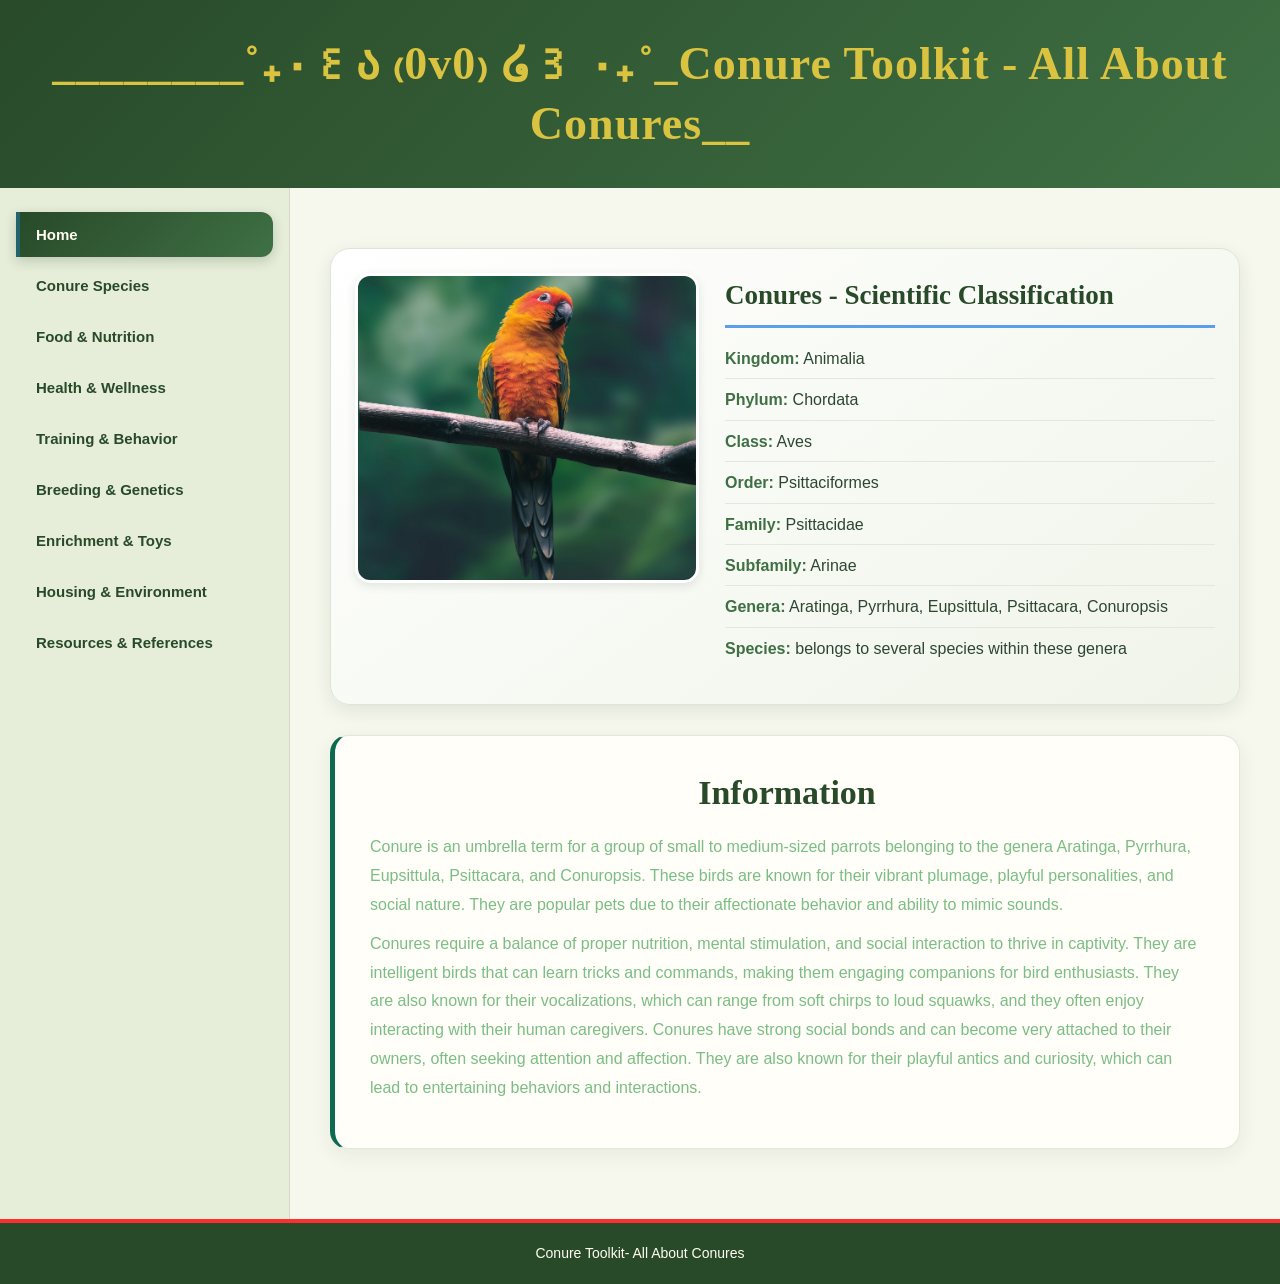
==== commit 22a89582: "fix case sensitivity" ====
--- a/index.html
+++ b/index.html
@@ -4,7 +4,7 @@
     <meta charset="UTF-8">
     <meta name="viewport" content="width=device-width, initial-scale=1.0">
     <title>Conure Toolkit</title>
-    <link rel="stylesheet" href="textstyle_Conurehomepg.css">
+    <link rel="stylesheet" href="textstyle_conurehomepg.css">
 </head>
 <body>
 
--- a/textstyle_conurehomepg.css
+++ b/textstyle_conurehomepg.css
@@ -0,0 +1,437 @@
+/* -------------------------------------------------------
+   GENERAL PAGE STYLES
+------------------------------------------------------- */
+
+* {
+    box-sizing: border-box;
+}
+
+html {
+    scroll-behavior: smooth;
+}
+
+body {
+    margin: 0;
+    padding: 0;
+    font-family: "Trebuchet MS", Arial, sans-serif;
+    background-color: #f6f7ed;
+    color: #7bbd84;
+    line-height: 1.8;
+}
+
+h1, h2, h3 {
+    font-family: Garamond, Georgia, serif;
+    color: #284a29;
+    line-height: 1.3;
+}
+
+h2 {
+    margin: 10px 0 18px;
+    font-size: clamp(26px, 4vw, 34px);
+    font-weight: bold;
+}
+
+p {
+    margin: 10px 0;
+}
+
+/* -------------------------------------------------------
+   HEADER
+------------------------------------------------------- */
+
+.site-header {
+    background: linear-gradient(135deg, #284a29, #3f7044);
+    padding: 34px 20px;
+    text-align: center;
+}
+
+.site-header h1 {
+    margin: 0;
+    font-size: clamp(32px, 6vw, 46px);
+    color: #dac340; /*title colour*/
+    letter-spacing: 1px;
+}
+
+.site-header p {
+    margin: 6px 0 0;
+    color: #fffdf0;
+    font-size: 16px;
+}
+
+/* -------------------------------------------------------
+   PAGE LAYOUT = sidebar + content
+------------------------------------------------------- */
+
+.page-layout {
+    display: grid;
+    grid-template-columns: 290px 1fr;
+    align-items: stretch;
+    min-height: 60vh;
+}
+
+/* -------------------------------------------------------
+   NAVIGATION MENU (sidebar)
+------------------------------------------------------- */
+
+.site-nav {
+    background: #e6edd9;
+    border-right: 1px solid #d3dcc3;
+    padding: 24px 16px;
+}
+
+.site-nav ul {
+    list-style: none;
+    margin: 0;
+    padding: 0;
+    display: flex;
+    flex-direction: column;
+    gap: 6px;
+    position: sticky;
+    top: 20px;
+}
+
+.site-nav li {
+    margin: 0;
+    padding: 0;
+}
+
+.site-nav ul li a {
+    display: block;
+    padding: 12px 16px;
+    color: #284a29;
+    font-size: 15px;
+    font-weight: bold;
+    line-height: 1.4;
+    text-decoration: none;
+    background: transparent;
+    border-left: 4px solid transparent;
+    border-radius: 0 12px 12px 0;
+    transition: background-color 0.25s ease,
+                border-color 0.25s ease,
+                padding-left 0.25s ease,
+                box-shadow 0.25s ease;
+}
+
+.site-nav ul li a:hover,
+.site-nav ul li a:focus-visible {
+    background: #fffef8;
+    border-left-color: #3f7044;
+    padding-left: 22px;
+    box-shadow: 0 3px 10px rgba(40, 74, 41, 0.10);
+}
+
+.site-nav ul li a:focus-visible {
+    outline: 2px solid #284a29;
+    outline-offset: 2px;
+}
+
+.site-nav ul li a.active {
+    background: linear-gradient(135deg, #284a29, #3f7044);
+    border-left-color: #22646e;
+    color: #fffdf0;
+    box-shadow: 0 4px 12px rgba(40, 74, 41, 0.22);
+}
+
+/* -------------------------------------------------------
+   MAIN CONTENT (right column)
+------------------------------------------------------- */
+
+.main-content {
+    padding: 30px clamp(16px, 4vw, 40px) 40px;
+    min-width: 0;
+}
+
+.main-content > h2,
+.main-content > p {
+    text-align: center;
+}
+
+.intro {
+    max-width: 700px;
+    margin-left: auto;
+    margin-right: auto;
+}
+
+/* -------------------------------------------------------
+   INFORMATION SECTION
+------------------------------------------------------- */
+
+.information-homepage-conure {
+    width: 100%;
+    max-width: 950px;
+    margin: 30px auto;
+    padding: clamp(20px, 4vw, 35px);
+    background: #fffef8;
+    border: 1px solid #e1e8d9;
+    border-left: 5px solid #0d6950;
+    border-radius: 18px;
+    box-shadow: 0 6px 20px rgba(40, 74, 41, 0.07);
+}
+
+.information-homepage-conure h2 {
+    text-align: center;
+    margin-top: 0;
+}
+
+.information-homepage-conure p {
+    font-size: 16px;
+}
+
+/* -------------------------------------------------------
+   LOADING SCREEN
+------------------------------------------------------- */
+
+.loading-screen {
+    position: fixed;
+    inset: 0;
+    min-height: 100vh;
+    min-height: 100dvh;
+    background: radial-gradient(circle, #3f7044, #284a29);
+    display: flex;
+    flex-direction: column;
+    align-items: center;
+    justify-content: center;
+    gap: 18px;
+    z-index: 9999;
+    color: #f1d976;
+    font-size: 20px;
+    font-weight: bold;
+    letter-spacing: 2px;
+    font-family: Garamond, Georgia, serif;
+    animation: fadeOut 1s ease 2.5s forwards;
+}
+
+.loading-screen p {
+    margin: 0;
+}
+
+.loading-gif {
+    display: block;
+    width: min(350px, 80vw);
+    max-height: 55vh;
+    height: auto;
+    object-fit: contain;
+    filter: drop-shadow(0 8px 15px rgba(0, 0, 0, 0.2));
+}
+
+@keyframes fadeOut {
+    to {
+        opacity: 0;
+        visibility: hidden;
+        pointer-events: none;
+    }
+}
+
+/* -------------------------------------------------------
+   SCIENTIFIC CLASSIFICATION CARD
+------------------------------------------------------- */
+
+.card {
+    display: flex;
+    flex-direction: row;
+    align-items: flex-start;
+    gap: 26px;
+
+    width: 100%;
+    max-width: 950px;
+    margin: 30px auto;
+    padding: 24px;
+
+    background: linear-gradient(145deg, #ffffff, #f0f4e9);
+    border: 1px solid #dce6d7;
+    border-radius: 20px;
+
+    box-shadow: 0 6px 18px rgba(40, 74, 41, 0.10);
+
+    transition: transform 0.3s ease,
+                box-shadow 0.3s ease;
+}
+
+.card:hover {
+    transform: translateY(-4px);
+    box-shadow: 0 12px 26px rgba(40, 74, 41, 0.15);
+}
+
+.card-img {
+    flex: 0 0 40%;
+    width: 40%;
+    height: 310px;
+
+    background-size: cover;
+    background-position: center;
+    background-repeat: no-repeat;
+    background-color: #e8eddf;
+
+    border: 3px solid #ffffff;
+    border-radius: 15px;
+
+    box-shadow: 0 3px 10px rgba(40, 74, 41, 0.12);
+
+    transition: transform 0.3s ease;
+}
+
+.card:hover .card-img {
+    transform: scale(1.01);
+}
+
+.card-info {
+    flex: 1;
+    min-width: 0;
+    padding: 4px 0;
+    color: #2e4631;
+}
+
+.text-title {
+    margin: 0 0 18px;
+    padding-bottom: 12px;
+
+    font-family: Garamond, Georgia, serif;
+    font-size: clamp(21px, 3vw, 27px);
+    font-weight: bold;
+    line-height: 1.35;
+    color: #284a29;
+
+    border-bottom: 3px solid #5b9eea;
+}
+
+.text-body {
+    font-size: 16px;
+    line-height: 1.65;
+    overflow-wrap: anywhere;
+}
+
+.text-body p {
+    margin: 8px 0;
+    padding-bottom: 6px;
+    border-bottom: 1px solid #e2e9dc;
+}
+
+.text-body p:last-child {
+    border-bottom: none;
+}
+
+.text-body strong {
+    color: #3f7044;
+}
+
+/* -------------------------------------------------------
+   FOOTER
+------------------------------------------------------- */
+
+.site-footer {
+    background: #284a29;
+    border-top: 4px solid #ff2f2f;
+    color: #fffdf0;
+    text-align: center;
+    padding: 18px 20px;
+    font-size: 14px;
+}
+
+.site-footer p {
+    margin: 0;
+}
+
+/* -------------------------------------------------------
+   MOBILE FRIENDLY
+   (sidebar and content stack, like the example layout)
+------------------------------------------------------- */
+
+@media (max-width: 800px) {
+    .page-layout {
+        grid-template-columns: 1fr;
+    }
+
+    .site-nav {
+        border-right: none;
+        border-bottom: 1px solid #d3dcc3;
+        padding: 14px 10px;
+    }
+
+    .site-nav ul {
+        flex-direction: row;
+        flex-wrap: wrap;
+        justify-content: center;
+        gap: 6px;
+        position: static;
+    }
+
+    .site-nav ul li a {
+        padding: 8px 12px;
+        font-size: 14px;
+        border-left: none;
+        border-bottom: 3px solid transparent;
+        border-radius: 10px;
+        background: #fffef8;
+    }
+
+    .site-nav ul li a:hover,
+    .site-nav ul li a:focus-visible {
+        padding-left: 12px;
+        border-bottom-color: #3f7044;
+    }
+
+    .site-nav ul li a.active {
+        border-bottom-color: #da1d03;
+    }
+
+    .information-homepage-conure {
+        padding: 20px;
+    }
+
+    .card {
+        flex-direction: column;
+        gap: 18px;
+        padding: 16px;
+    }
+
+    .card-img {
+        flex: none;
+        width: 100%;
+        height: 250px;
+    }
+
+    .card-info {
+        width: 100%;
+    }
+
+    .text-title {
+        font-size: 23px;
+    }
+}
+
+/* -------------------------------------------------------
+   ACCESSIBILITY
+------------------------------------------------------- */
+
+@media (prefers-reduced-motion: reduce) {
+    html {
+        scroll-behavior: auto;
+    }
+
+    *,
+    *::before,
+    *::after {
+        animation-duration: 0.01ms !important;
+        transition-duration: 0.01ms !important;
+    }
+}
+/* ------------------------------------------------
+PYRRHURA CARD
+--------------------------------------------------*/
+.card-img-pyrrhura {
+    flex:auto;
+    width: auto;
+    height: auto;
+
+    background-size: cover;
+    background-position: center;
+    background-repeat: no-repeat;
+    background-color: #e8eddf;
+
+    border: 3px solid #ffffff;
+    border-radius: 15px;
+
+    box-shadow: 0 3px 10px rgba(40, 74, 41, 0.12);
+
+    transition: transform 0.3s ease;
+}
